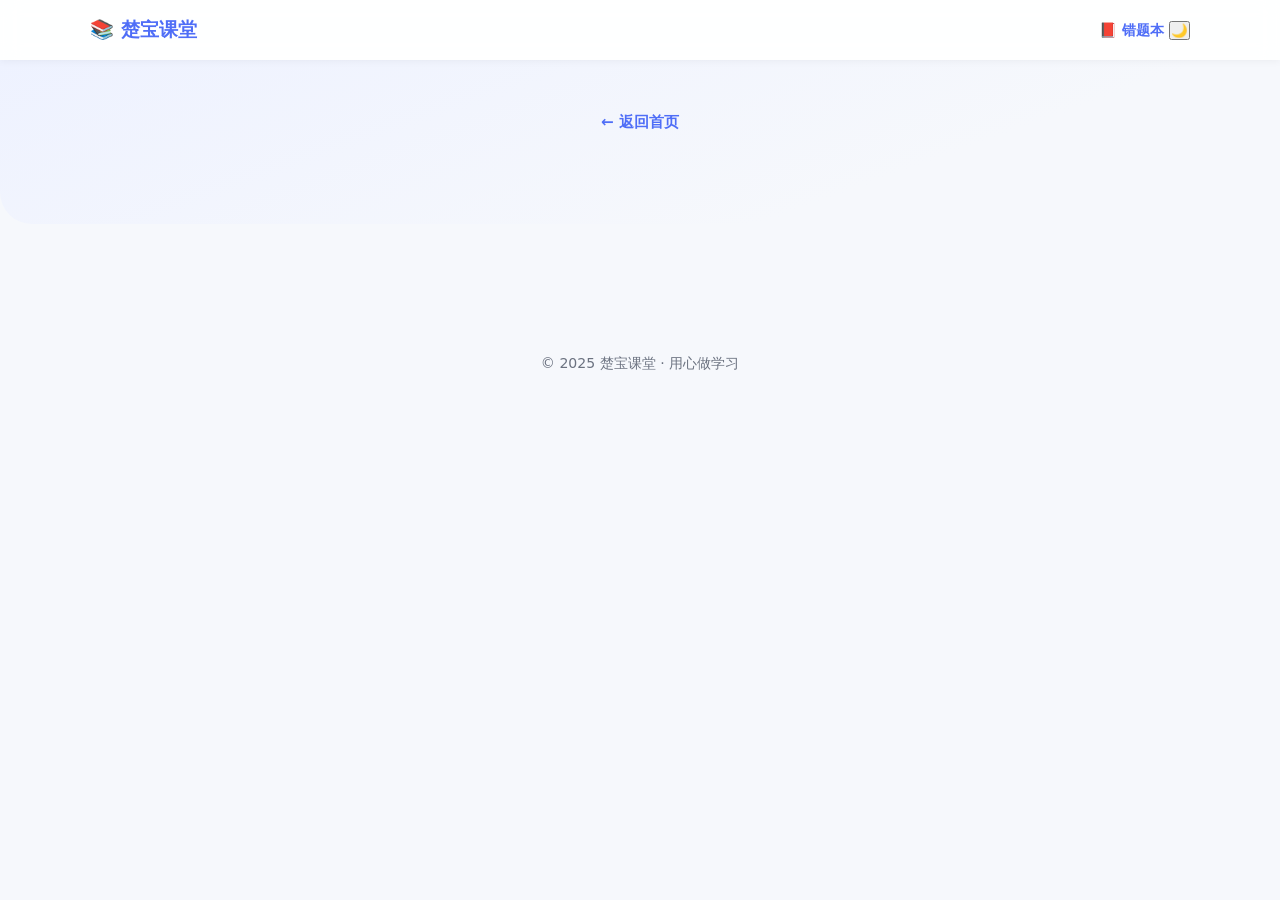
==== subject.html @ 20f096e5 "add subject.html" ====
<!DOCTYPE html>
<html lang="zh-CN">
<head>
  <meta charset="UTF-8" />
  <meta name="viewport" content="width=device-width, initial-scale=1.0" />
  <meta name="description" content="楚宝课堂 · 科目知识清单，按小学、初中、高中分年级学习" />
  <title>科目知识清单 · 楚宝课堂</title>
  <link rel="stylesheet" href="css/style.css" />
  <style>
    .subject-hero {
      padding: 48px 0 36px;
      text-align: center;
      background: linear-gradient(160deg, #eef2ff 0%, var(--bg) 70%);
      border-bottom-left-radius: 32px;
      border-bottom-right-radius: 32px;
    }
    body.dark .subject-hero { background: linear-gradient(160deg, #171c30 0%, var(--bg) 70%); }
    .subject-hero .icon { font-size: 3rem; }
    .subject-hero h1 { font-size: clamp(1.6rem, 5vw, 2.4rem); margin-top: 6px; }
    .subject-hero p { color: var(--text-light); margin-top: 8px; }
    .back-link {
      display: inline-flex;
      align-items: center;
      gap: 6px;
      font-size: .95rem;
      color: var(--primary);
      font-weight: 600;
      margin-bottom: 14px;
    }

    .stage-tabs { display: flex; gap: 10px; justify-content: center; flex-wrap: wrap; margin: 30px 0 8px; }
    .stage-tab {
      padding: 10px 30px;
      border-radius: 999px;
      border: 1.5px solid #dfe3ee;
      background: var(--card);
      color: var(--text);
      cursor: pointer;
      font-size: 1.05rem;
      font-weight: 600;
      transition: all .2s;
    }
    .stage-tab.active { background: var(--accent, var(--primary)); border-color: var(--accent, var(--primary)); color: #fff; }

    .grade-grid {
      display: grid;
      gap: 18px;
      grid-template-columns: repeat(auto-fit, minmax(240px, 1fr));
      margin: 26px 0 70px;
    }
    .grade-card {
      background: var(--card);
      border-radius: var(--radius);
      box-shadow: var(--shadow);
      padding: 22px;
      cursor: pointer;
      transition: transform .2s, box-shadow .2s;
      border-top: 4px solid var(--accent, var(--primary));
    }
    .grade-card:hover { transform: translateY(-4px); box-shadow: 0 12px 28px rgba(30, 41, 90, .14); }
    .grade-card h3 { font-size: 1.15rem; }
    .grade-card .count { font-size: .82rem; color: var(--text-light); margin-top: 4px; }
    .grade-card ul {
      list-style: none;
      max-height: 0;
      overflow: hidden;
      transition: max-height .4s ease, margin .3s;
    }
    .grade-card.open ul { max-height: 900px; margin-top: 12px; }
    .grade-card li {
      background: color-mix(in srgb, var(--accent, var(--primary)) 9%, transparent);
      border-radius: 8px;
      padding: 9px 12px;
      font-size: .88rem;
      margin-bottom: 7px;
    }
    .grade-card li b { display: block; font-size: .95rem; }
    .grade-card li span { display: block; color: var(--text-light); font-size: .82rem; line-height: 1.6; margin-top: 3px; }
  </style>
</head>
<body>
  <header class="header">
    <div class="container header-inner">
      <a class="logo" href="index.html">📚 楚宝课堂</a>
      <div class="header-actions">
        <a style="font-size:.9rem;color:var(--primary);font-weight:600" href="wrong.html">📕 错题本</a>
        <button class="theme-btn" id="themeBtn" aria-label="切换深色模式">🌙</button>
      </div>
    </div>
  </header>

  <main>
    <section class="subject-hero">
      <div class="container">
        <a class="back-link" href="index.html">← 返回首页</a>
        <div class="icon" id="subIcon"></div>
        <h1 id="subName"></h1>
        <p id="subDesc"></p>

        <div class="stage-tabs" id="stageTabs"></div>
      </div>
    </section>

    <div class="container">
      <div class="grade-grid" id="gradeGrid"><!-- JS 渲染 --></div>
    </div>
  </main>

  <footer class="footer no-tabbar">
    <div class="container">
      <p>© 2025 楚宝课堂 · 用心做学习</p>
    </div>
  </footer>

  <script src="js/data.js"></script>
  <script src="js/subject.js"></script>
</body>
</html>
---- css/style.css ----
/* ============ 基础与变量 ============ */
:root {
  --primary: #4f6ef7;
  --primary-dark: #3b55d9;
  --bg: #f6f8fc;
  --card: #ffffff;
  --text: #22283b;
  --text-light: #6b7280;
  --radius: 16px;
  --shadow: 0 4px 20px rgba(30, 41, 90, .08);
  --tabbar-h: 60px;
}

* { margin: 0; padding: 0; box-sizing: border-box; }

html { scroll-behavior: smooth; }

body {
  font-family: "PingFang SC", "Microsoft YaHei", system-ui, sans-serif;
  background: var(--bg);
  color: var(--text);
  line-height: 1.7;
}

img { max-width: 100%; }
a { color: inherit; text-decoration: none; }

.container {
  width: min(1100px, 92%);
  margin-inline: auto;
}
.container.narrow { width: min(720px, 92%); }

/* ============ 头部导航 ============ */
.header {
  position: sticky;
  top: 0;
  z-index: 100;
  background: rgba(255, 255, 255, .9);
  backdrop-filter: blur(10px);
  box-shadow: 0 1px 8px rgba(0, 0, 0, .05);
}
.header-inner {
  display: flex;
  align-items: center;
  justify-content: space-between;
  height: 60px;
}
.logo { font-size: 1.2rem; font-weight: 700; color: var(--primary); }

.nav-desktop { display: none; gap: 28px; }
.nav-desktop a { font-weight: 500; transition: color .2s; }
.nav-desktop a:hover { color: var(--primary); }

.menu-btn {
  display: block;
  border: none;
  background: none;
  font-size: 1.6rem;
  cursor: pointer;
  color: var(--text);
}

.nav-mobile {
  display: grid;
  overflow: hidden;
  max-height: 0;
  background: #fff;
  transition: max-height .3s ease;
}
.nav-mobile.open { max-height: 240px; border-top: 1px solid #eee; }
.nav-mobile a { padding: 13px 24px; border-bottom: 1px solid #f2f2f2; }

/* ============ Hero ============ */
.hero {
  padding: 72px 0 56px;
  text-align: center;
  background: linear-gradient(160deg, #eef2ff 0%, #f6f8fc 70%);
}
.hero h1 { font-size: clamp(1.8rem, 5vw, 3rem); line-height: 1.3; }
.highlight { color: var(--primary); }
.hero-sub { color: var(--text-light); margin: 14px 0 26px; font-size: clamp(.95rem, 2.5vw, 1.1rem); }
.hero-actions { display: flex; gap: 14px; justify-content: center; flex-wrap: wrap; }

.hero-stats {
  display: flex;
  justify-content: center;
  gap: clamp(24px, 8vw, 64px);
  margin-top: 44px;
}
.hero-stats strong { display: block; font-size: 1.6rem; color: var(--primary); }
.hero-stats span { font-size: .85rem; color: var(--text-light); }

/* ============ 按钮 ============ */
.btn {
  display: inline-block;
  padding: 12px 28px;
  border-radius: 999px;
  font-weight: 600;
  border: 2px solid transparent;
  cursor: pointer;
  transition: transform .15s, box-shadow .15s, background .2s;
  font-size: 1rem;
}
.btn:hover { transform: translateY(-2px); }
.btn-primary { background: var(--primary); color: #fff; box-shadow: 0 6px 18px rgba(79, 110, 247, .35); }
.btn-primary:hover { background: var(--primary-dark); }
.btn-outline { border-color: var(--primary); color: var(--primary); background: #fff; }

/* ============ 区块通用 ============ */
.section { padding: 64px 0; }
.section-alt { background: #fff; }
.section-title { text-align: center; font-size: clamp(1.4rem, 4vw, 1.9rem); }
.section-desc { text-align: center; color: var(--text-light); margin: 8px 0 36px; }

/* ============ 科目卡片 ============ */
.grid { display: grid; gap: 20px; }
.subjects-grid { grid-template-columns: repeat(auto-fit, minmax(190px, 1fr)); }

.subject-card {
  background: var(--card);
  border-radius: var(--radius);
  box-shadow: var(--shadow);
  padding: 28px 20px;
  text-align: center;
  cursor: pointer;
  transition: transform .2s, box-shadow .2s;
  border-top: 4px solid var(--accent, var(--primary));
}
.subject-card:hover { transform: translateY(-6px); box-shadow: 0 12px 28px rgba(30, 41, 90, .14); }
.subject-card .icon { font-size: 2.4rem; }
.subject-card h3 { margin: 10px 0 4px; }
.subject-card p { color: var(--text-light); font-size: .88rem; }

/* ============ 练习模块 ============ */
.quiz-tabs { display: flex; gap: 10px; justify-content: center; flex-wrap: wrap; margin-bottom: 24px; }
.quiz-tab {
  padding: 8px 20px;
  border-radius: 999px;
  border: 1.5px solid #dfe3ee;
  background: #fff;
  cursor: pointer;
  font-size: .95rem;
  transition: all .2s;
}
.quiz-tab.active { background: var(--primary); border-color: var(--primary); color: #fff; }

.quiz-card {
  background: var(--card);
  border-radius: var(--radius);
  box-shadow: var(--shadow);
  padding: 28px 22px;
}

.quiz-progress {
  height: 6px;
  border-radius: 99px;
  background: #edeff7;
  overflow: hidden;
  margin-bottom: 14px;
}
#quizProgressBar {
  height: 100%;
  width: 0;
  background: var(--primary);
  border-radius: 99px;
  transition: width .3s;
}
.quiz-counter { font-size: .85rem; color: var(--text-light); margin-bottom: 6px; }
.quiz-question { font-size: 1.15rem; margin-bottom: 18px; }

.quiz-options { display: grid; gap: 12px; }
.quiz-option {
  text-align: left;
  padding: 13px 18px;
  border-radius: 12px;
  border: 1.5px solid #dfe3ee;
  background: #fafbff;
  cursor: pointer;
  font-size: 1rem;
  transition: all .15s;
}
.quiz-option:hover:not(:disabled) { border-color: var(--primary); background: #f0f3ff; }
.quiz-option.correct { border-color: #22c55e; background: #ecfdf3; }
.quiz-option.wrong { border-color: #ef4444; background: #fef2f2; }
.quiz-option:disabled { cursor: default; opacity: .9; }

.quiz-feedback { min-height: 1.6em; margin-top: 14px; font-weight: 600; }
.quiz-feedback.ok { color: #16a34a; }
.quiz-feedback.err { color: #dc2626; }

.quiz-next { width: 100%; margin-top: 6px; }

/* ============ 关于 ============ */
.about-box {
  background: var(--card);
  border-radius: var(--radius);
  box-shadow: var(--shadow);
  padding: 32px 24px;
}
.feature-list { list-style: none; margin-top: 16px; display: grid; gap: 10px; }
code { background: #f0f3ff; padding: 2px 6px; border-radius: 6px; font-size: .9em; }

/* ============ 页脚 & 底部标签栏 ============ */
.footer {
  text-align: center;
  color: var(--text-light);
  padding: 32px 0 calc(32px + var(--tabbar-h));
  font-size: .88rem;
}

.tabbar {
  position: fixed;
  bottom: 0;
  left: 0;
  right: 0;
  height: var(--tabbar-h);
  background: rgba(255, 255, 255, .95);
  backdrop-filter: blur(10px);
  border-top: 1px solid #eee;
  display: flex;
  z-index: 100;
}
.tabbar a {
  flex: 1;
  display: flex;
  flex-direction: column;
  align-items: center;
  justify-content: center;
  gap: 2px;
  font-size: .68rem;
  color: var(--text-light);
}
.tabbar a span { font-size: 1.25rem; }
.tabbar a.active { color: var(--primary); font-weight: 600; }

/* ============ 响应式断点 ============ */
@media (min-width: 768px) {
  .nav-desktop { display: flex; }
  .menu-btn { display: none; }
  .nav-mobile { display: none; }
  .section { padding: 88px 0; }
  .hero { padding: 110px 0 80px; }
  .footer { padding-bottom: 40px; }
  .tabbar { display: none; }
}

@media (prefers-reduced-motion: reduce) {
  * { animation: none !important; transition: none !important; }
  html { scroll-behavior: auto; }
}
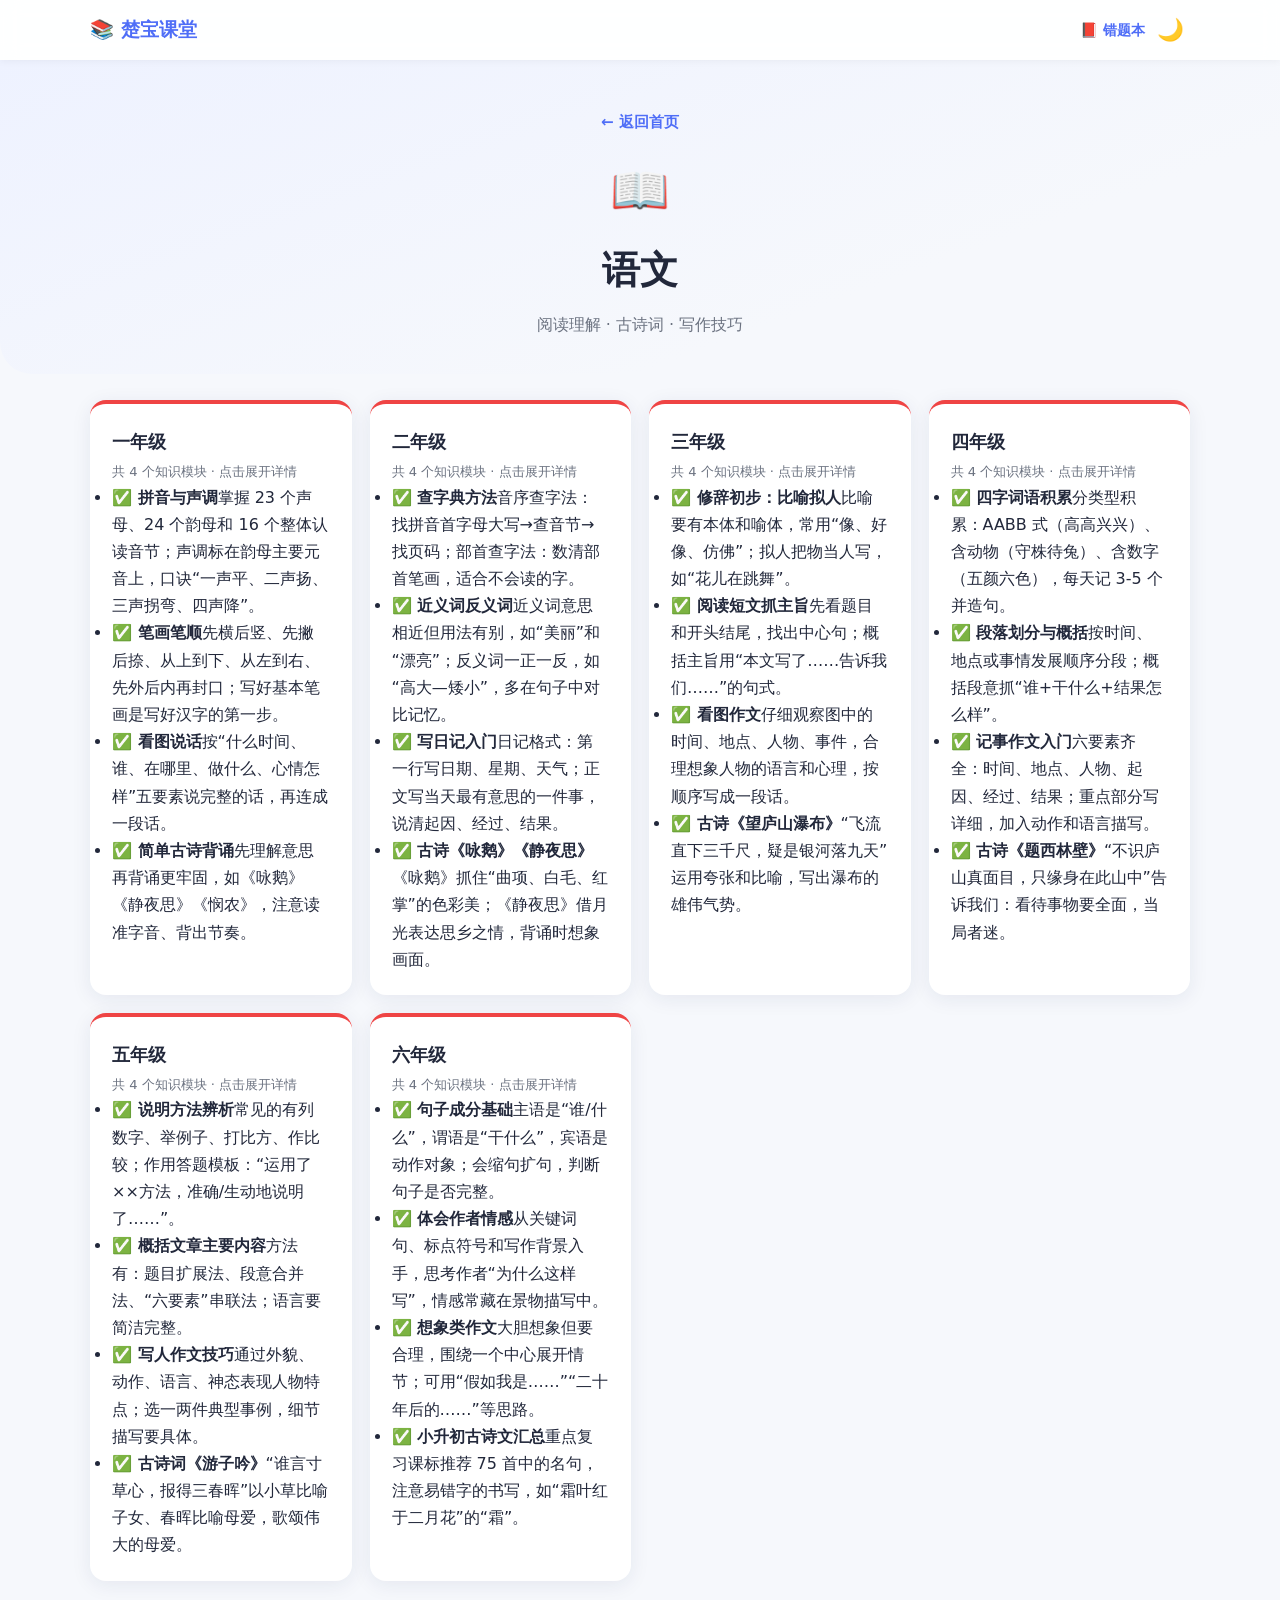
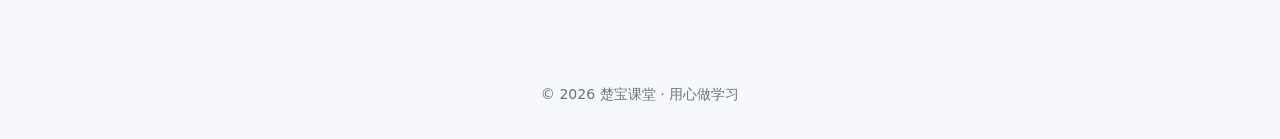
==== commit 19ebbefe: "update subject.html" ====
--- a/subject.html
+++ b/subject.html
@@ -3,7 +3,9 @@
 <head>
   <meta charset="UTF-8" />
   <meta name="viewport" content="width=device-width, initial-scale=1.0" />
-  <meta name="description" content="楚宝课堂 · 科目知识清单，按小学、初中、高中分年级学习" />
+  <meta name="description" content="楚宝课堂 · 小学语数英分年级知识清单，每科 1-6 年级重点知识模块 + 详细讲解" />
+  <meta name="theme-color" content="#4f6ef7" />
+  <link rel="icon" href="data:image/svg+xml,%3Csvg xmlns='http://www.w3.org/2000/svg' viewBox='0 0 100 100'%3E%3Ctext y='0.9em' font-size='90'%3E%F0%9F%93%9A%3C/text%3E%3C/svg%3E" />
   <title>科目知识清单 · 楚宝课堂</title>
   <link rel="stylesheet" href="css/style.css" />
   <style>
@@ -60,22 +62,6 @@
     .grade-card:hover { transform: translateY(-4px); box-shadow: 0 12px 28px rgba(30, 41, 90, .14); }
     .grade-card h3 { font-size: 1.15rem; }
     .grade-card .count { font-size: .82rem; color: var(--text-light); margin-top: 4px; }
-    .grade-card ul {
-      list-style: none;
-      max-height: 0;
-      overflow: hidden;
-      transition: max-height .4s ease, margin .3s;
-    }
-    .grade-card.open ul { max-height: 900px; margin-top: 12px; }
-    .grade-card li {
-      background: color-mix(in srgb, var(--accent, var(--primary)) 9%, transparent);
-      border-radius: 8px;
-      padding: 9px 12px;
-      font-size: .88rem;
-      margin-bottom: 7px;
-    }
-    .grade-card li b { display: block; font-size: .95rem; }
-    .grade-card li span { display: block; color: var(--text-light); font-size: .82rem; line-height: 1.6; margin-top: 3px; }
   </style>
 </head>
 <body>
@@ -108,7 +94,7 @@
 
   <footer class="footer no-tabbar">
     <div class="container">
-      <p>© 2025 楚宝课堂 · 用心做学习</p>
+      <p>© 2026 楚宝课堂 · 用心做学习</p>
     </div>
   </footer>
 
--- a/css/style.css
+++ b/css/style.css
@@ -13,6 +13,36 @@
 
 * { margin: 0; padding: 0; box-sizing: border-box; }
 
+/* ============ 深色模式 ============ */
+body.dark {
+  --bg: #10131c;
+  --card: #1a1f2e;
+  --text: #e6e9f2;
+  --text-light: #9aa1b5;
+  --shadow: 0 4px 20px rgba(0, 0, 0, .45);
+}
+body.dark .header { background: rgba(16, 19, 28, .88); box-shadow: 0 1px 8px rgba(0, 0, 0, .3); }
+body.dark .hero { background: linear-gradient(160deg, #171c30 0%, #10131c 70%); }
+body.dark .section-alt { background: #141826; }
+body.dark .nav-mobile { background: #1a1f2e; }
+body.dark .nav-mobile a { border-color: #262c40; }
+body.dark .quiz-tab { background: var(--card); border-color: #333b55; color: var(--text); }
+body.dark .quiz-option { background: #20263a; border-color: #333b55; color: var(--text); }
+body.dark .quiz-option:hover:not(:disabled) { background: #263052; }
+body.dark code { background: #263052; }
+
+/* 主题切换按钮 */
+.theme-btn {
+  border: none;
+  background: none;
+  font-size: 1.35rem;
+  cursor: pointer;
+  padding: 4px 6px;
+  border-radius: 10px;
+  transition: background .2s;
+}
+.theme-btn:hover { background: rgba(79, 110, 247, .12); }
+
 html { scroll-behavior: smooth; }
 
 body {
@@ -52,6 +82,8 @@
 .nav-desktop a { font-weight: 500; transition: color .2s; }
 .nav-desktop a:hover { color: var(--primary); }
 
+.header-actions { display: flex; align-items: center; gap: 6px; }
+
 .menu-btn {
   display: block;
   border: none;
@@ -132,6 +164,92 @@
 .subject-card h3 { margin: 10px 0 4px; }
 .subject-card p { color: var(--text-light); font-size: .88rem; }
 
+/* 知识点标签 */
+.subject-card .tags { display: flex; flex-wrap: wrap; gap: 6px; justify-content: center; margin-top: 14px; }
+.subject-card .tag {
+  font-size: .72rem;
+  color: var(--accent, var(--primary));
+  background: color-mix(in srgb, var(--accent, var(--primary)) 12%, transparent);
+  padding: 2px 10px;
+  border-radius: 99px;
+}
+
+/* ============ 弹窗 ============ */
+.modal-mask {
+  position: fixed;
+  inset: 0;
+  z-index: 200;
+  background: rgba(15, 18, 30, .55);
+  backdrop-filter: blur(4px);
+  display: flex;
+  align-items: center;
+  justify-content: center;
+  padding: 20px;
+  opacity: 0;
+  pointer-events: none;
+  transition: opacity .25s;
+}
+.modal-mask.open { opacity: 1; pointer-events: auto; }
+.modal {
+  background: var(--card);
+  color: var(--text);
+  border-radius: var(--radius);
+  max-width: 480px;
+  width: 100%;
+  padding: 30px 26px;
+  transform: translateY(24px) scale(.97);
+  transition: transform .25s;
+  box-shadow: 0 20px 60px rgba(0, 0, 0, .3);
+  border-top: 5px solid var(--accent, var(--primary));
+}
+.modal-mask.open .modal { transform: none; }
+.modal .modal-icon { font-size: 2.6rem; text-align: center; }
+.modal h3 { text-align: center; font-size: 1.4rem; margin: 8px 0 4px; }
+.modal .modal-desc { text-align: center; color: var(--text-light); font-size: .92rem; }
+.modal ul.point-list { list-style: none; margin: 20px 0 24px; display: grid; gap: 10px; }
+.modal ul.point-list li {
+  background: color-mix(in srgb, var(--accent, var(--primary)) 8%, transparent);
+  border-radius: 10px;
+  padding: 10px 14px;
+  font-size: .95rem;
+}
+.modal .modal-close {
+  position: absolute;
+  top: 10px; right: 14px;
+  border: none; background: none;
+  font-size: 1.5rem;
+  cursor: pointer;
+  color: var(--text-light);
+}
+.modal { position: relative; }
+
+/* ============ 滚动渐入 ============ */
+.reveal { opacity: 0; transform: translateY(26px); transition: opacity .6s ease, transform .6s ease; }
+.reveal.visible { opacity: 1; transform: none; }
+
+/* ============ 返回顶部 ============ */
+.back-top {
+  position: fixed;
+  right: 18px;
+  bottom: calc(var(--tabbar-h) + 18px);
+  width: 44px;
+  height: 44px;
+  border-radius: 50%;
+  border: none;
+  background: var(--primary);
+  color: #fff;
+  font-size: 1.2rem;
+  cursor: pointer;
+  box-shadow: 0 6px 18px rgba(79, 110, 247, .4);
+  opacity: 0;
+  pointer-events: none;
+  transform: translateY(10px);
+  transition: all .25s;
+  z-index: 90;
+}
+.back-top.show { opacity: 1; pointer-events: auto; transform: none; }
+@media (min-width: 768px) { .back-top { bottom: 24px; } }
+
 /* ============ 练习模块 ============ */
 .quiz-tabs { display: flex; gap: 10px; justify-content: center; flex-wrap: wrap; margin-bottom: 24px; }
 .quiz-tab {
@@ -191,6 +309,16 @@
 
 .quiz-next { width: 100%; margin-top: 6px; }
 
+#quizStages { margin-top: -12px; margin-bottom: 20px; }
+#quizStages .stage-subtab { font-size: .85rem; padding: 6px 18px; }
+
+.quiz-best {
+  text-align: center;
+  font-size: .85rem;
+  color: var(--text-light);
+  margin-top: 14px;
+}
+
 /* ============ 关于 ============ */
 .about-box {
   background: var(--card);
@@ -208,6 +336,7 @@
   padding: 32px 0 calc(32px + var(--tabbar-h));
   font-size: .88rem;
 }
+.footer.no-tabbar { padding-bottom: 32px; }
 
 .tabbar {
   position: fixed;
